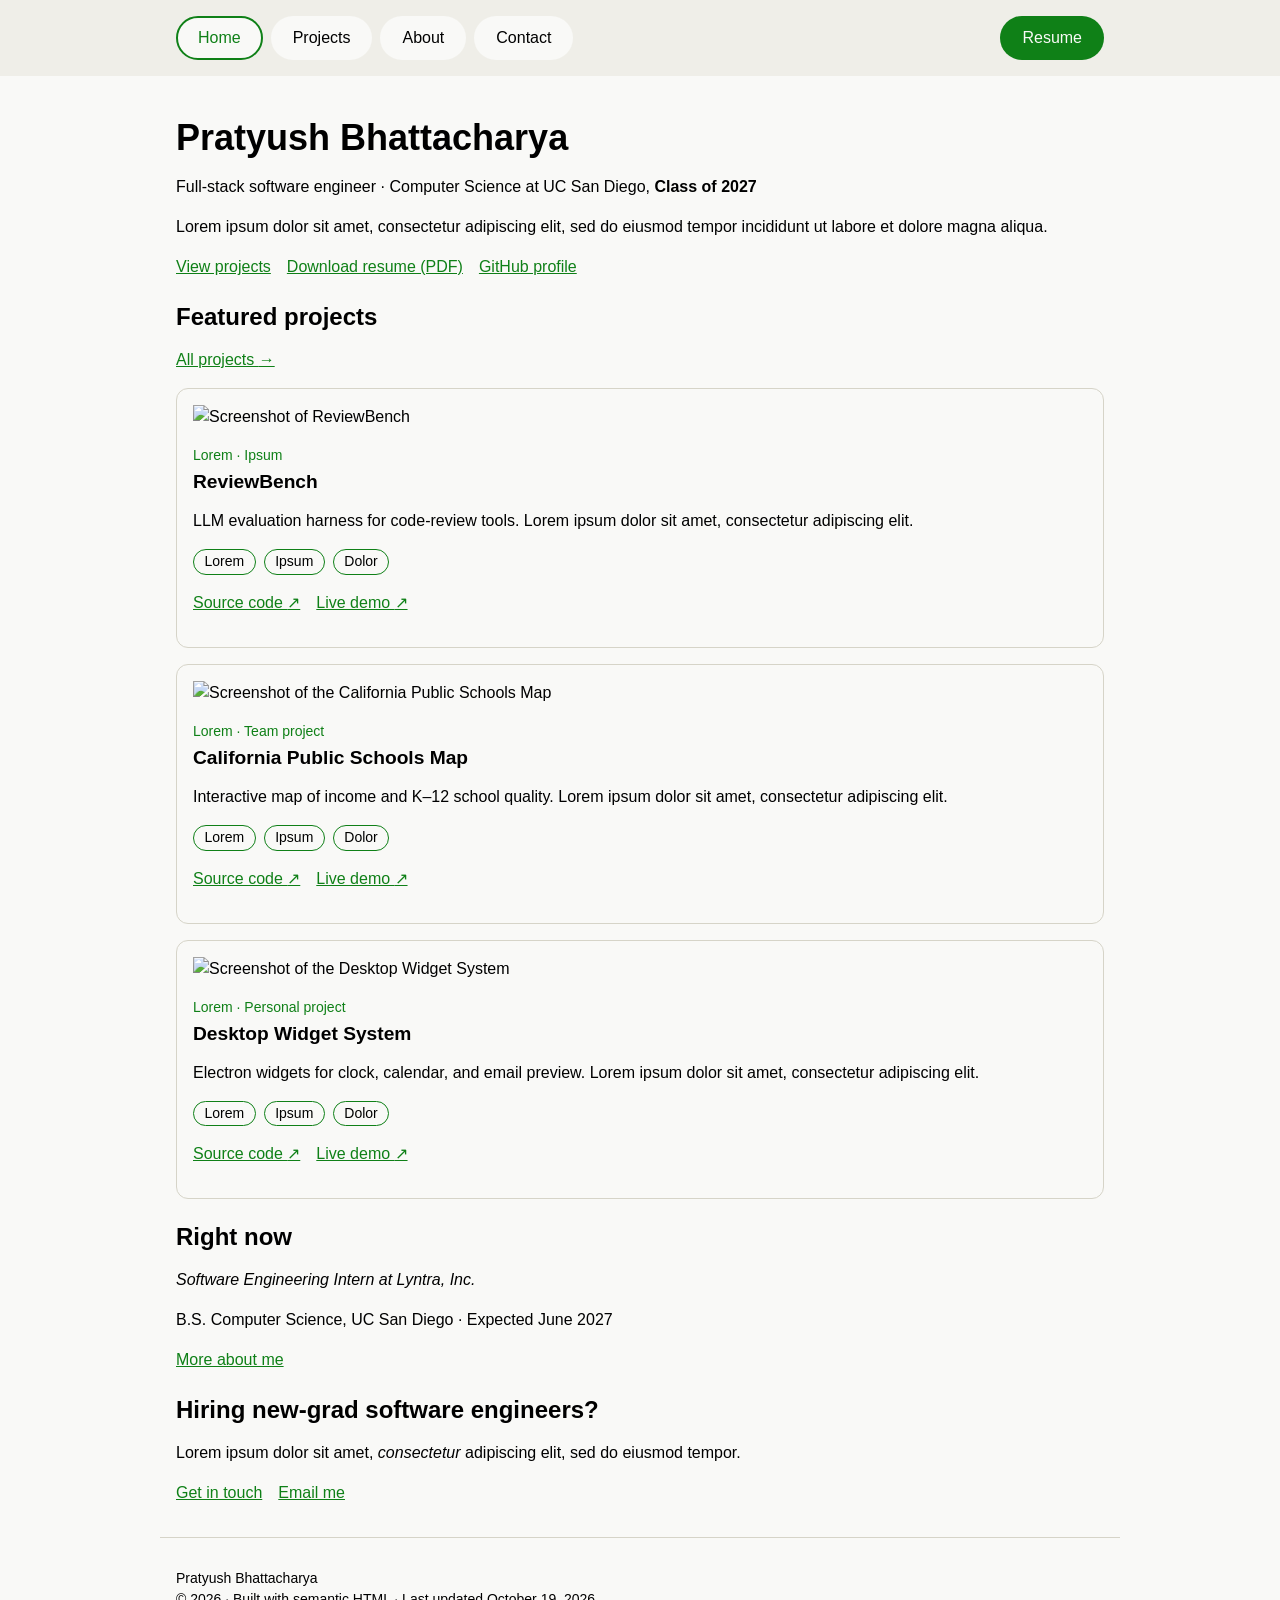
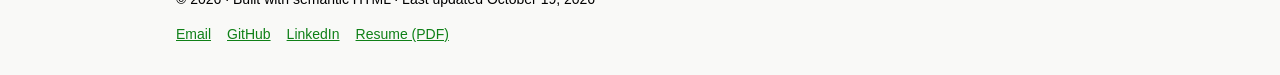
==== index.html @ 38dfa6dd "Innit commit." ====
<!DOCTYPE html>
<html lang="en">

<head>
    <meta charset="UTF-8">
    <meta name="viewport" content="width=device-width, initial-scale=1.0">
    <meta name="description" content="Lorem ipsum dolor sit amet, consectetur adipiscing elit.">
    <title>Pratyush Bhattacharya</title>
    <link rel="icon" href="assets/icons/favicon.svg" type="image/svg+xml">
    <link rel="stylesheet" href="css/styles.css">
</head>

<body>
    <header>
        <nav>
            <menu aria-label="Main Navigation">
                <li><a href="index.html" aria-current="page">Home</a></li>
                <li><a href="projects.html">Projects</a></li>
                <li><a href="about.html">About</a></li>
                <li><a href="contact.html">Contact</a></li>
                <li><a href="assets/docs/pratyush-bhattacharya-resume.pdf" download>Resume</a></li>
            </menu>
        </nav>
    </header>

    <main>
        <h1>Pratyush Bhattacharya</h1>
        <p>Full-stack software engineer · Computer Science at UC San Diego, <strong>Class of 2027</strong></p>
        <p>Lorem ipsum dolor sit amet, consectetur adipiscing elit, sed do eiusmod tempor incididunt ut labore et dolore
            magna aliqua.</p>
        <action-bar>
            <a href="projects.html">View projects</a>
            <a href="assets/docs/pratyush-bhattacharya-resume.pdf" download>Download resume (PDF)</a>
            <a href="https://github.com/PratyushBhattacharya1/">GitHub profile</a>
        </action-bar>

        <section>
            <h2>Featured projects</h2>
            <p><a href="projects.html">All projects <span aria-hidden="true">→</span></a></p>

            <article>
                <img src="https://placehold.co/320x180/png?text=ReviewBench" alt="Screenshot of ReviewBench" width="320"
                    height="180">
                <project-meta>Lorem · Ipsum</project-meta>
                <h3>ReviewBench</h3>
                <p>LLM evaluation harness for code-review tools. Lorem ipsum dolor sit amet, consectetur adipiscing
                    elit.</p>
                <ul>
                    <li><tech-tag>Lorem</tech-tag></li>
                    <li><tech-tag>Ipsum</tech-tag></li>
                    <li><tech-tag>Dolor</tech-tag></li>
                </ul>
                <action-bar>
                    <a href="https://github.com/">Source code <span aria-hidden="true">↗</span></a>
                    <a href="projects.html#reviewbench">Live demo <span aria-hidden="true">↗</span></a>
                </action-bar>
            </article>

            <article>
                <img src="https://placehold.co/320x180/png?text=Schools+Map"
                    alt="Screenshot of the California Public Schools Map" width="320" height="180">
                <project-meta>Lorem · Team project</project-meta>
                <h3>California Public Schools Map</h3>
                <p>Interactive map of income and K–12 school quality. Lorem ipsum dolor sit amet, consectetur adipiscing
                    elit.</p>
                <ul>
                    <li><tech-tag>Lorem</tech-tag></li>
                    <li><tech-tag>Ipsum</tech-tag></li>
                    <li><tech-tag>Dolor</tech-tag></li>
                </ul>
                <action-bar>
                    <a href="https://github.com/">Source code <span aria-hidden="true">↗</span></a>
                    <a href="projects.html#schools-map">Live demo <span aria-hidden="true">↗</span></a>
                </action-bar>
            </article>

            <article>
                <img src="https://placehold.co/320x180/png?text=Desktop+Widgets"
                    alt="Screenshot of the Desktop Widget System" width="320" height="180" loading="lazy">
                <project-meta>Lorem · Personal project</project-meta>
                <h3>Desktop Widget System</h3>
                <p>Electron widgets for clock, calendar, and email preview. Lorem ipsum dolor sit amet, consectetur
                    adipiscing elit.</p>
                <ul>
                    <li><tech-tag>Lorem</tech-tag></li>
                    <li><tech-tag>Ipsum</tech-tag></li>
                    <li><tech-tag>Dolor</tech-tag></li>
                </ul>
                <action-bar>
                    <a href="https://github.com/">Source code <span aria-hidden="true">↗</span></a>
                    <a href="projects.html#desktop-widgets">Live demo <span aria-hidden="true">↗</span></a>
                </action-bar>
            </article>
        </section>

        <section>
            <h2>Right now</h2>
            <p><em>Software Engineering Intern at Lyntra, Inc.</em></p>
            <p>B.S. Computer Science, UC San Diego · Expected <time datetime="2027-06">June 2027</time></p>
            <p><a href="about.html">More about me</a></p>
        </section>

        <section>
            <h2>Hiring new-grad software engineers?</h2>
            <p>Lorem ipsum dolor sit amet, <em>consectetur</em> adipiscing elit, sed do eiusmod tempor.</p>
            <action-bar>
                <a href="contact.html">Get in touch</a>
                <a href="mailto:pratyushbhattacharya1@gmail.com">Email me</a>
            </action-bar>
        </section>

        <hello-world></hello-world>
    </main>

    <footer>
        <p>Pratyush Bhattacharya<br>© 2026 · Built with semantic HTML · Last updated <time datetime="2026-10-19">October
                19, 2026</time></p>
        <ul>
            <li><a href="mailto:pratyushbhattacharya1@gmail.com">Email</a></li>
            <li><a href="https://github.com/PratyushBhattacharya1">GitHub</a></li>
            <li><a href="https://www.linkedin.com/in/pratyush--bhattacharya/">LinkedIn</a></li>
            <li><a href="assets/docs/pratyush-bhattacharya-resume.pdf">Resume (PDF)</a></li>
        </ul>
    </footer>
</body>

</html>
---- css/styles.css ----
:root {
    color-scheme: light dark;

    --main-font: Tahoma, sans-serif;

    --bg-color: light-dark(#f9f9f7, #15202b);
    --bg-accent-color: light-dark(#efeee8, #22303c);
    --button-hover-color: light-dark(#e5e3d9, #192734);
    --border-color: light-dark(#d6d4c8, #38444d);
    --text-color: light-dark(#000000, #ffffff);
    --accent-color: light-dark(#0F8017, #7FF087);
    --max-page-width: 60rem;
    --max-page-margin: auto;
    --spacing: 1rem;
    --pill-radius: 999px;
}

html[data-theme="light"] {
    color-scheme: light;
}

html[data-theme="dark"] {
    color-scheme: dark;
}

*,
*::before,
*::after {
    box-sizing: border-box;
}

body {
    background-color: var(--bg-color);
    font-family: var(--main-font);
    color: var(--text-color);
    accent-color: var(--accent-color);
    line-height: 1.5;
    margin: 0;
}

header>nav,
main,
footer {
    max-width: var(--max-page-width);
    margin: var(--max-page-margin);
    padding: var(--spacing);
}

/* Headers */

h1,
h2,
h3 {
    line-height: 1.2;
    margin: 1.5rem 0 0.5rem;
}

h1 {
    font-size: 2.25rem;
}

h2 {
    font-size: 1.5rem;
}

h3 {
    font-size: 1.2rem;
}

a {
    color: var(--accent-color);
}

a:hover {
    color: var(--text-color);
}

a:focus,
button:focus,
input:focus,
textarea:focus {
    outline: 3px solid var(--accent-color);
    outline-offset: 2px;
}

img,
iframe,
video {
    max-width: 100%;
}

img,
video {
    height: auto;
}

header {
    background-color: var(--bg-accent-color);
}

nav>menu {
    display: flex;
    flex-wrap: wrap;
    gap: 0.5rem;
    list-style-type: none;
    margin: 0;
    padding: 0;
}

menu>li:last-child {
    margin-left: auto;
}

menu a {
    display: inline-block;
    padding: 0.5em 1.25em;
    border: 2px solid transparent;
    border-radius: var(--pill-radius);
    background-color: var(--bg-color);
    color: var(--text-color);
    text-decoration: none;
}

menu a:hover {
    background-color: var(--button-hover-color);
}

menu a[aria-current="page"] {
    border-color: var(--accent-color);
    color: var(--accent-color);
}

menu a[download],
button {
    background-color: var(--accent-color);
    color: var(--bg-color);
}

menu a[download]:hover,
button:hover {
    background-color: var(--text-color);
}

footer {
    border-top: 1px solid var(--border-color);
    font-size: 0.875rem;
}

footer ul {
    display: flex;
    flex-wrap: wrap;
    gap: var(--spacing);
    list-style-type: none;
    padding: 0;
}

action-bar {
    display: flex;
    flex-wrap: wrap;
    gap: var(--spacing);
    margin: var(--spacing) 0;
}

project-meta {
    display: block;
    margin-top: var(--spacing);
    color: var(--accent-color);
    font-size: 0.875rem;
}

project-meta+h2,
project-meta+h3 {
    margin-top: 0.25rem;
}

ul:has(tech-tag) {
    display: flex;
    flex-wrap: wrap;
    gap: 0.5rem;
    list-style-type: none;
    padding: 0;
}

tech-tag {
    display: inline-block;
    padding: 0.1em 0.75em;
    border: 1px solid var(--accent-color);
    border-radius: var(--pill-radius);
    font-size: 0.875rem;
}

article,
aside {
    border: 1px solid var(--border-color);
    border-radius: 0.75rem;
    padding: var(--spacing);
    margin: var(--spacing) 0;
}

.filters a {
    display: inline-block;
    margin: 0.25rem 0;
    padding: 0.25em 0.9em;
    border: 1px solid var(--accent-color);
    border-radius: var(--pill-radius);
    text-decoration: none;
}

.filters a:hover {
    background-color: var(--button-hover-color);
}

svg rect,
svg line {
    stroke: currentColor;
}

svg text {
    fill: currentColor;
}

dt {
    font-weight: bold;
}

dd {
    margin: 0 0 0.5rem;
}

aside>h2 {
    margin-top: 0;
}

aside~section {
    clear: both;
}

aside {
    float: right;
    width: 18rem;
    margin: 0 0 var(--spacing) var(--spacing);
}

form>div {
    margin-bottom: var(--spacing);
}

form>div>label {
    display: block;
    font-weight: bold;
}

input:not([type="radio"]),
textarea {
    width: 100%;
    max-width: 30rem;
    padding: 0.4em;
    font: inherit;
}

fieldset {
    display: grid;
    grid-template-columns: auto 1fr;
    gap: 0.5rem;
    align-items: center;
    max-width: 30rem;
    margin: 0 0 var(--spacing);
}

button {
    padding: 0.5em 1.25em;
    border: none;
    border-radius: var(--pill-radius);
    font: inherit;
    cursor: pointer;
}

canvas {
    background-color: white;
}

@media (max-width: 48rem) {
    aside {
        float: none;
        width: auto;
        margin: var(--spacing) 0;
    }
}

@view-transition {
    navigation: auto;
}
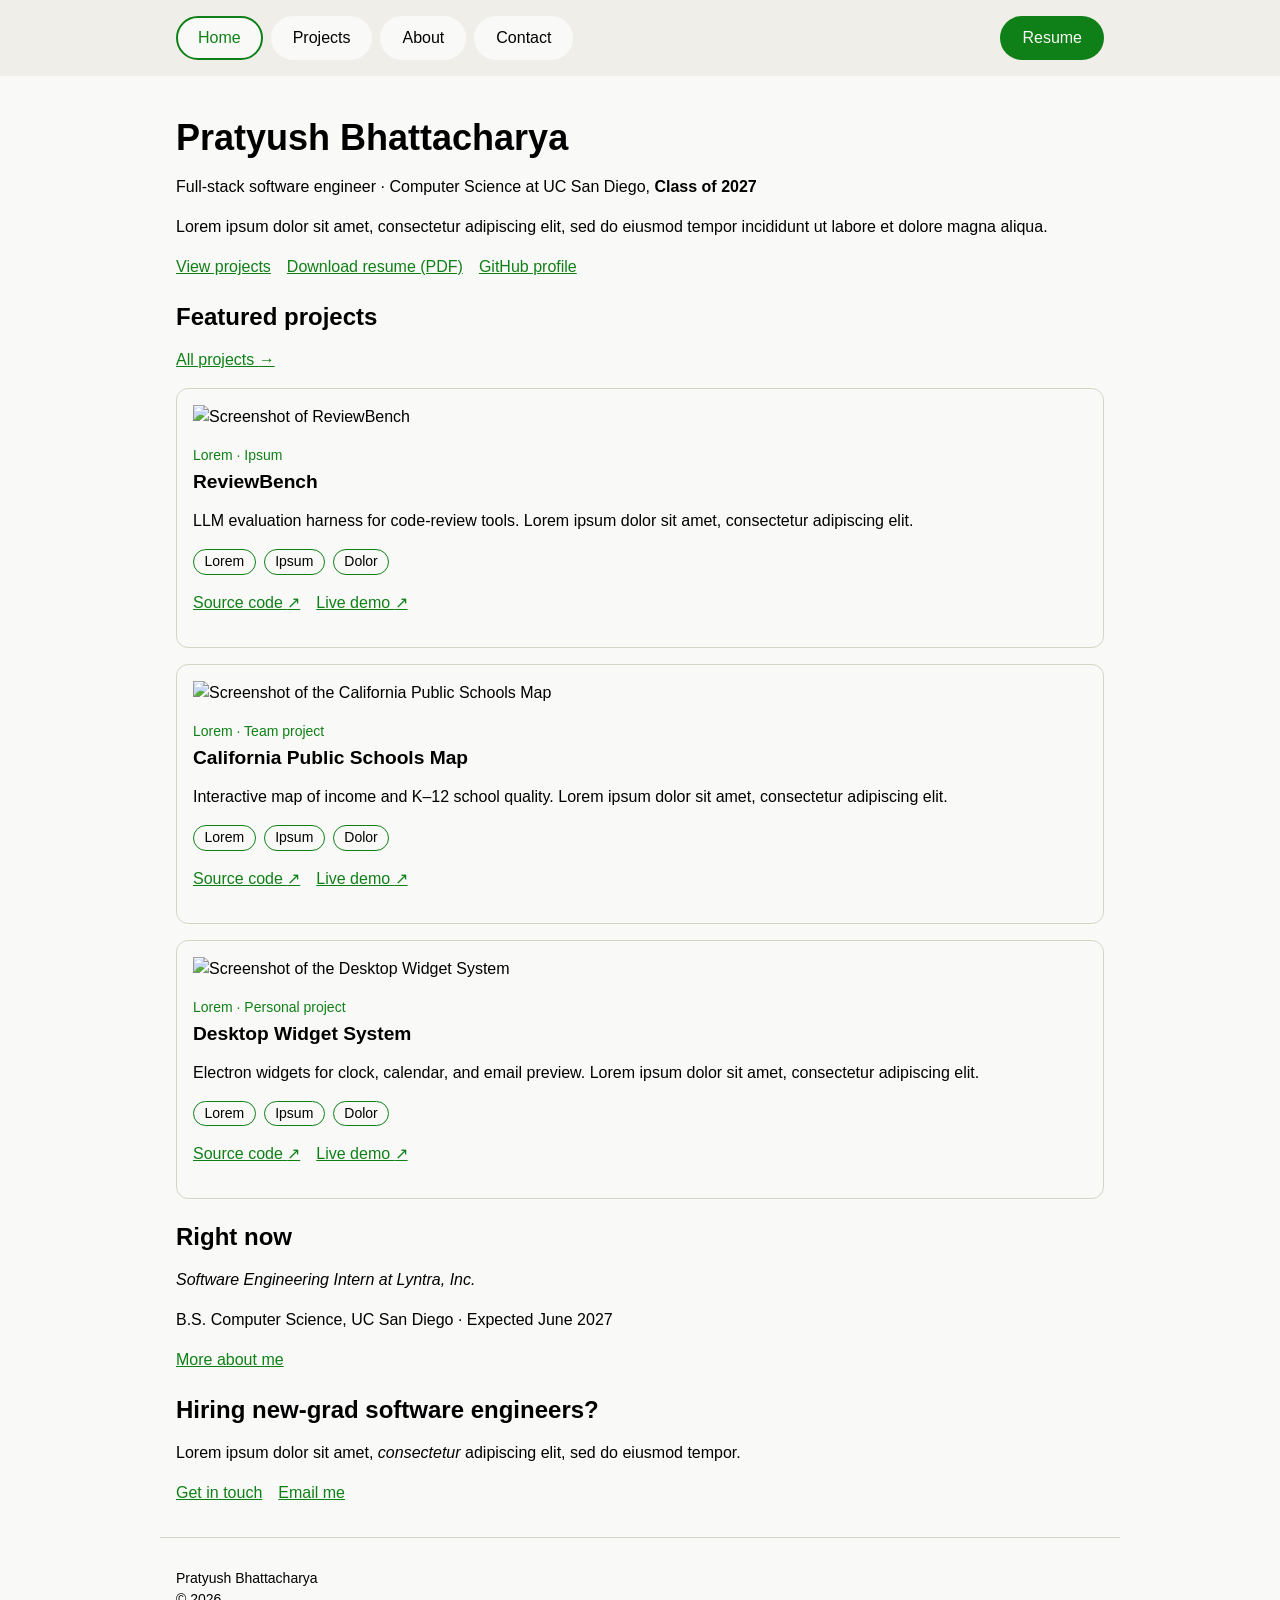
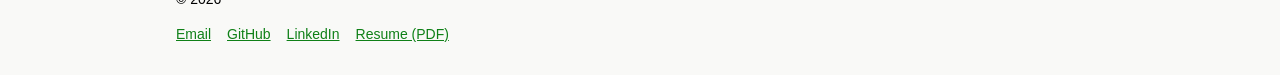
==== commit 9d44d0dd: "Part 1" ====
--- a/index.html
+++ b/index.html
@@ -113,8 +113,7 @@
     </main>
 
     <footer>
-        <p>Pratyush Bhattacharya<br>© 2026 · Built with semantic HTML · Last updated <time datetime="2026-10-19">October
-                19, 2026</time></p>
+        <p>Pratyush Bhattacharya<br>© 2026</p>
         <ul>
             <li><a href="mailto:pratyushbhattacharya1@gmail.com">Email</a></li>
             <li><a href="https://github.com/PratyushBhattacharya1">GitHub</a></li>
--- a/css/styles.css
+++ b/css/styles.css
@@ -258,6 +258,33 @@
     font: inherit;
 }
 
+label:has(+ .form-field:required)::after {
+    content: " *";
+    color: red;
+    vertical-align: super;
+}
+
+.form-field:user-invalid {
+    border: 0.1rem solid red;
+}
+
+input-hint {
+    display: none;
+    color: red;
+    font-size: small;
+    margin-top: 0.25rem;
+    grid-column: 2;
+}
+
+.form-field:user-invalid+input-hint {
+    display: block;
+}
+
+.form-field:required:user-valid {
+    border-color: #188038;
+    border-width: 0.2rem;
+}
+
 fieldset {
     display: grid;
     grid-template-columns: auto 1fr;
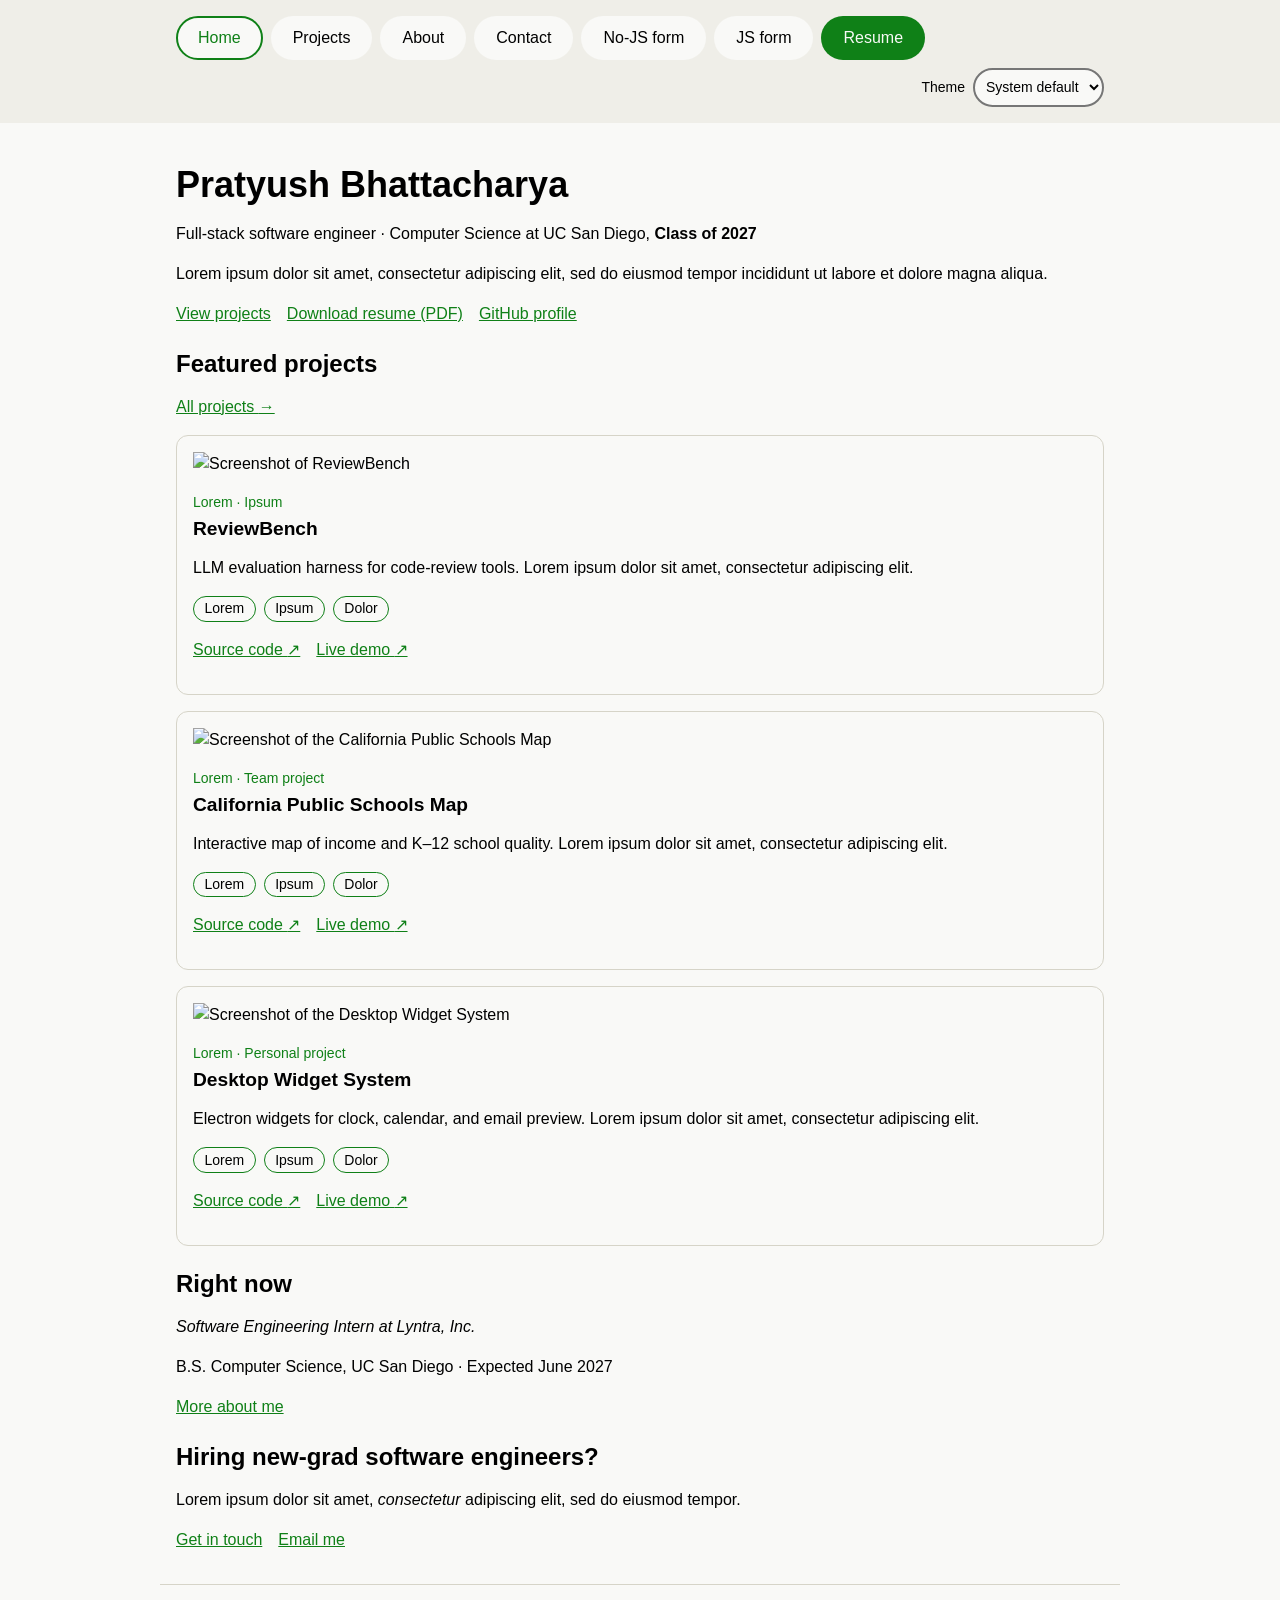
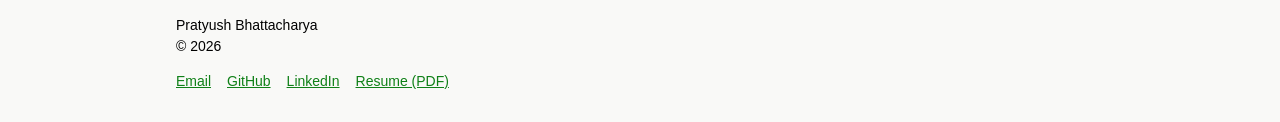
==== commit 44ca5e47: "Part 3 and 4" ====
--- a/index.html
+++ b/index.html
@@ -8,6 +8,7 @@
     <title>Pratyush Bhattacharya</title>
     <link rel="icon" href="assets/icons/favicon.svg" type="image/svg+xml">
     <link rel="stylesheet" href="css/styles.css">
+    <script src="js/theme.js"></script>
 </head>
 
 <body>
@@ -18,7 +19,17 @@
                 <li><a href="projects.html">Projects</a></li>
                 <li><a href="about.html">About</a></li>
                 <li><a href="contact.html">Contact</a></li>
+                <li><a href="form-no-js.html">No-JS form</a></li>
+                <li><a href="form-with-js.html">JS form</a></li>
                 <li><a href="assets/docs/pratyush-bhattacharya-resume.pdf" download>Resume</a></li>
+                <li hidden>
+                    <label for="theme-picker">Theme</label>
+                    <select id="theme-picker">
+                        <option value="system">System default</option>
+                        <option value="light">Light</option>
+                        <option value="dark">Dark</option>
+                    </select>
+                </li>
             </menu>
         </nav>
     </header>
--- a/css/styles.css
+++ b/css/styles.css
@@ -7,8 +7,10 @@
     --bg-accent-color: light-dark(#efeee8, #22303c);
     --button-hover-color: light-dark(#e5e3d9, #192734);
     --border-color: light-dark(#d6d4c8, #38444d);
+    --field-border-color: light-dark(#767676, #8b98a5);
     --text-color: light-dark(#000000, #ffffff);
     --accent-color: light-dark(#0F8017, #7FF087);
+    --warning-color: light-dark(#8a4b00, #ffcc66);
     --max-page-width: 60rem;
     --max-page-margin: auto;
     --spacing: 1rem;
@@ -241,13 +243,20 @@
     margin: 0 0 var(--spacing) var(--spacing);
 }
 
-form>div {
+input-group {
+    display: flex;
+    flex-direction: column;
+    gap: 0.25rem;
     margin-bottom: var(--spacing);
 }
 
-form>div>label {
+input-group>label {
+    font-weight: bold;
+}
+
+input-hint {
     display: block;
-    font-weight: bold;
+    font-size: 0.875rem;
 }
 
 input:not([type="radio"]),
@@ -255,43 +264,45 @@
     width: 100%;
     max-width: 30rem;
     padding: 0.4em;
+    border: 2px solid var(--field-border-color);
     font: inherit;
 }
 
-label:has(+ .form-field:required)::after {
+input-group:has(> .form-field:required)>label::after {
     content: " *";
     color: red;
     vertical-align: super;
 }
 
 .form-field:user-invalid {
-    border: 0.1rem solid red;
-}
-
-input-hint {
-    display: none;
+    border-color: red;
+}
+
+.form-field:required:user-valid {
+    border-color: green;
+}
+
+input-invalid-input {
+    display: block;
+    visibility: hidden;
     color: red;
     font-size: small;
-    margin-top: 0.25rem;
-    grid-column: 2;
-}
-
-.form-field:user-invalid+input-hint {
-    display: block;
-}
-
-.form-field:required:user-valid {
-    border-color: #188038;
-    border-width: 0.2rem;
+}
+
+.form-field:user-invalid+input-invalid-input {
+    visibility: visible;
 }
 
 fieldset {
+    max-width: 30rem;
+    margin: 0 0 var(--spacing);
+}
+
+fieldset:has(> input[type="radio"]) {
     display: grid;
     grid-template-columns: auto 1fr;
     gap: 0.5rem;
     align-items: center;
-    max-width: 30rem;
-    margin: 0 0 var(--spacing);
 }
 
 button {
@@ -302,6 +313,11 @@
     cursor: pointer;
 }
 
+form:invalid button {
+    opacity: 0.3;
+    pointer-events: none;
+}
+
 canvas {
     background-color: white;
 }
@@ -314,6 +330,97 @@
     }
 }
 
-@view-transition {
-    navigation: auto;
+/* ---------- Homework 4, Part 3: JavaScript form enhancements ---------- */
+
+/* The display rules below would otherwise override the hidden attribute */
+[hidden] {
+    display: none;
+}
+
+/* Part 2 dims Submit and blocks clicks on it while the form is invalid. Once form.js is
+   running, pressing Submit is how errors get explained and recorded, so it stays usable. */
+form.enhanced:invalid button {
+    opacity: 1;
+    pointer-events: auto;
+}
+
+info-area,
+error-area {
+    display: block;
+}
+
+info-area {
+    margin-bottom: var(--spacing);
+    font-size: 0.875rem;
+}
+
+/* Near or at the character limit, form.js changes the wording and adds this class */
+info-area.warning {
+    color: var(--warning-color);
+    font-weight: bold;
+}
+
+/* One output per field. It only becomes a box once it has text, so an empty one takes no space. */
+error-area output:not(:empty) {
+    display: block;
+    margin-top: 0.5rem;
+    padding: 0.4em 0.75em;
+    border-left: 0.25rem solid red;
+    background-color: var(--bg-accent-color);
+}
+
+/* Errors are labelled in words, not only by the red border */
+error-area output:not(:empty)::before {
+    content: "Error: ";
+    font-weight: bold;
+}
+
+/* ---------- Homework 4, Part 4: theme switch and view transition ---------- */
+
+/* Theme picker in the nav: its label beside a pill-shaped dropdown, in smaller text
+   because it is a setting rather than a page */
+menu li:has(> select) {
+    display: flex;
+    align-items: center;
+    gap: 0.5rem;
+    font-size: 0.875rem;
+}
+
+menu select {
+    padding: 0.6em 0.5em;
+    border: 2px solid var(--field-border-color);
+    border-radius: var(--pill-radius);
+    background-color: var(--bg-color);
+    color: var(--text-color);
+    font: inherit;
+    cursor: pointer;
+}
+
+menu select:hover {
+    background-color: var(--button-hover-color);
+}
+
+select:focus {
+    outline: 3px solid var(--accent-color);
+    outline-offset: 2px;
+}
+
+/* Fade between themes. js/theme.js adds the theme-fade class only while switching, so
+   hover effects stay instant. Reduced-motion visitors get an instant switch. */
+@media (prefers-reduced-motion: no-preference) {
+
+    .theme-fade,
+    .theme-fade *,
+    .theme-fade *::before,
+    .theme-fade *::after {
+        transition: background-color 0.4s, color 0.4s, border-color 0.4s;
+    }
+}
+
+/* Cross-fade between pages with the View Transition API. Visitors who ask their device
+   for reduced motion never opt in, so they get a normal, instant page change. */
+@media (prefers-reduced-motion: no-preference) {
+    @view-transition {
+        navigation: auto;
+    }
 }
